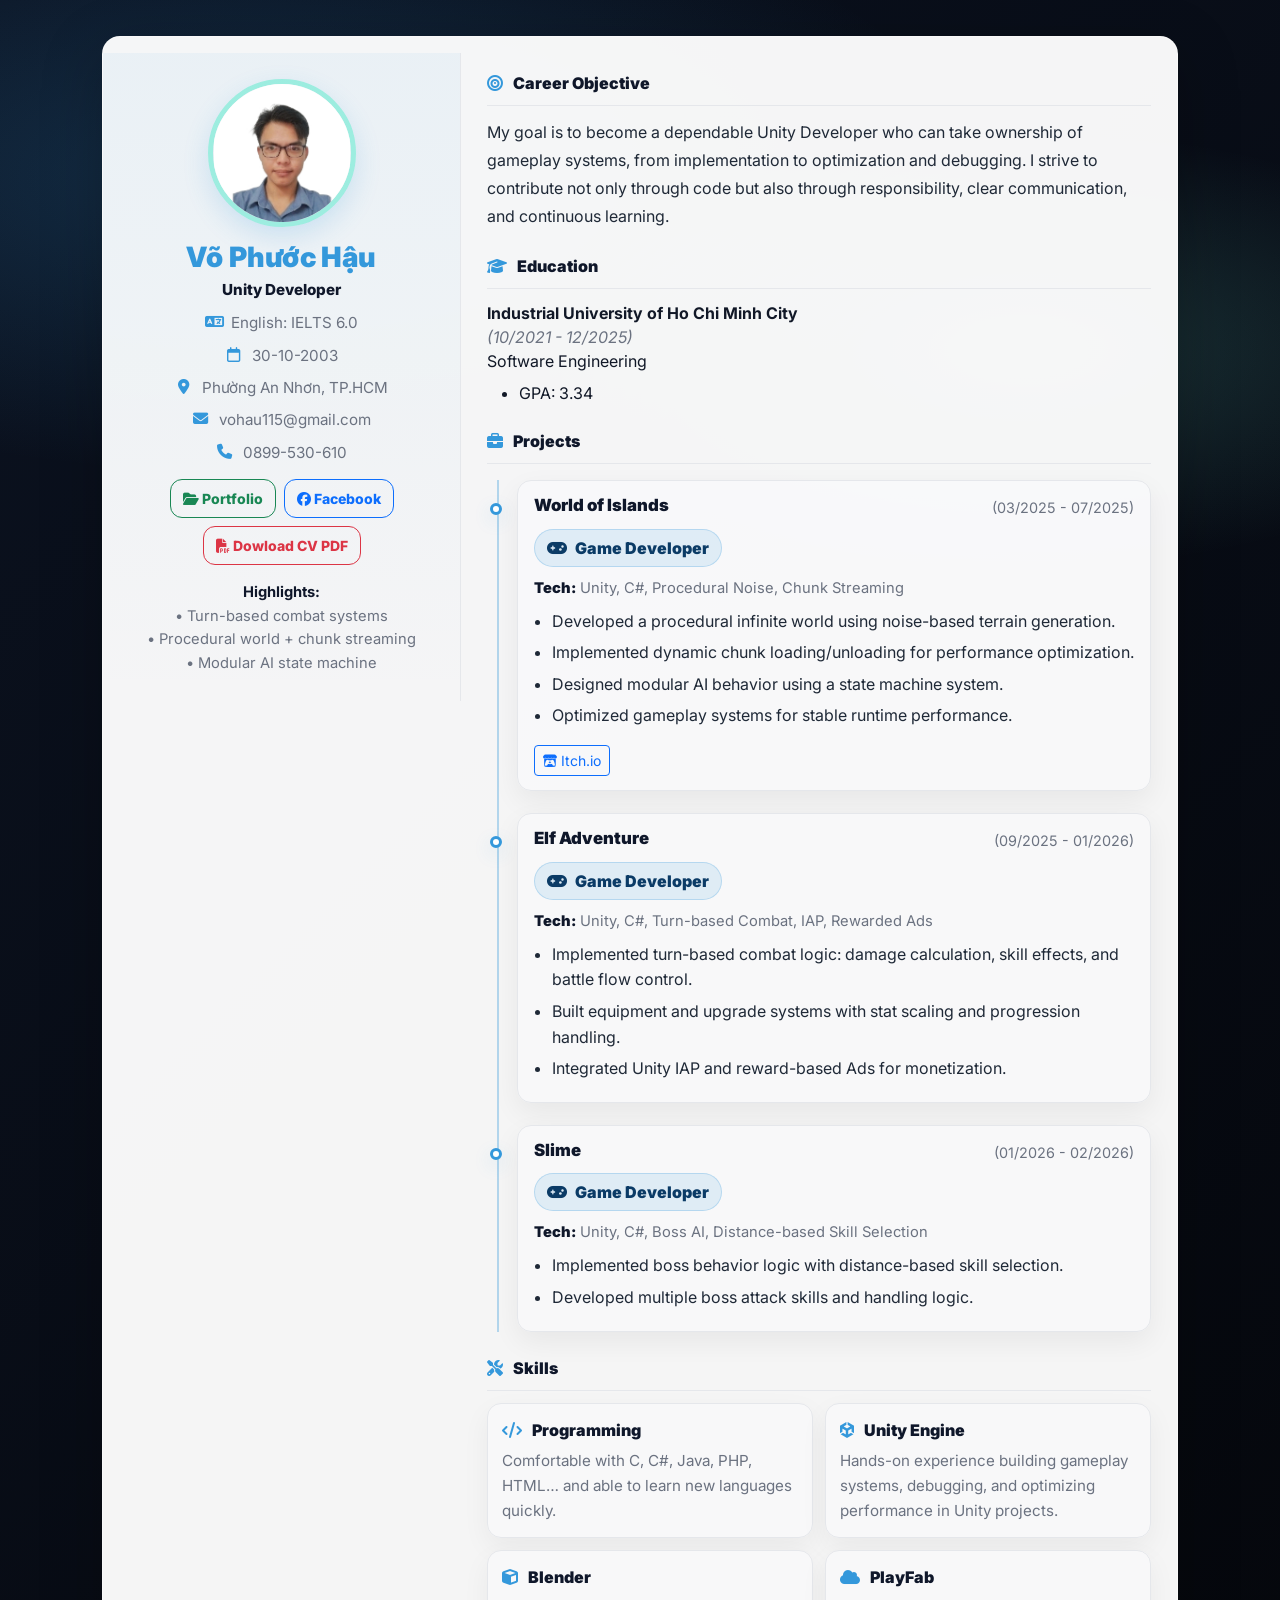
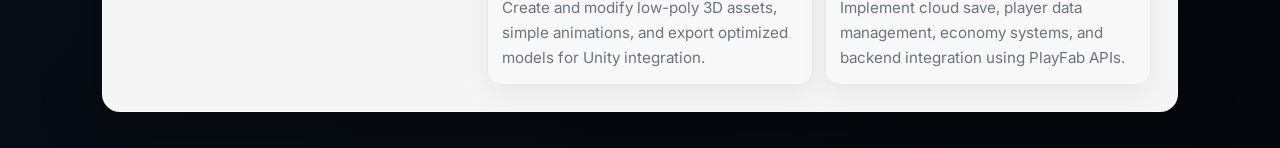
==== index.html @ 2f95ae2f "COMMIT" ====
<!DOCTYPE html>
<html lang="vi">
<head>
  <meta charset="UTF-8" />
  <meta name="viewport" content="width=device-width, initial-scale=1" />
  <title>CV - Võ Phước Hậu</title>

  <!-- Bootstrap -->
  <link href="https://cdn.jsdelivr.net/npm/bootstrap@5.3.3/dist/css/bootstrap.min.css" rel="stylesheet" />

  <!-- Font Awesome -->
  <link rel="stylesheet" href="https://cdnjs.cloudflare.com/ajax/libs/font-awesome/6.4.2/css/all.min.css" />

  <!-- Inter Font -->
  <link rel="preconnect" href="https://fonts.googleapis.com">
  <link rel="preconnect" href="https://fonts.gstatic.com" crossorigin>
  <link href="https://fonts.googleapis.com/css2?family=Inter:wght@400;500;600;700;800&display=swap" rel="stylesheet">

  <style>
    :root{
      --bg1:#0b1220;
      --bg2:#05070c;
      --card:#ffffff;
      --text:#111827;
      --muted:#6b7280;
      --line:#e5e7eb;
      --brand:#3498db;
      --brand2:#74ebd5;
      --dark:#0f172a;
    }

    body{
      background:
        radial-gradient(1200px 500px at 20% 10%, rgba(52,152,219,.22), transparent 60%),
        radial-gradient(900px 400px at 80% 20%, rgba(116,235,213,.18), transparent 55%),
        linear-gradient(135deg, var(--bg1), var(--bg2));
      font-family: 'Inter', sans-serif;
      color: var(--text);
      min-height: 100vh;
    }

    .cv-shell{
      max-width: 1100px;
      margin: 36px auto;
      padding: 0 12px;
    }

    .cv-container{
      background: rgba(255,255,255,0.96);
      border-radius: 18px;
      box-shadow: 0 18px 60px rgba(0,0,0,0.25);
      border: 1px solid rgba(255,255,255,0.35);
      overflow: hidden;
    }

    /* LEFT PANEL */
    .left-panel{
      background: linear-gradient(180deg, rgba(52,152,219,.06), rgba(255,255,255,0));
      border-right: 1px solid var(--line);
      padding: 26px 22px;
      position: sticky;
      top: 16px;
      height: fit-content;
    }

    .profile-img{
      width: 148px;
      height: 148px;
      object-fit: cover;
      border-radius: 999px;
      border: 5px solid rgba(116,235,213,.65);
      box-shadow: 0 10px 26px rgba(52,152,219,0.18);
      margin-bottom: 14px;
    }

    .name{
      font-weight: 900;
      color: var(--brand);
      letter-spacing: .2px;
      margin-bottom: 4px;
    }

    .subtitle{
      color: var(--dark);
      font-weight: 800;
      margin-bottom: 10px;
      font-size: 0.95rem;
    }

    .meta{
      color: var(--muted);
      font-size: .95rem;
      line-height: 1.6;
      margin-bottom: 8px;
      display: flex;
      align-items: flex-start;
      gap: 10px;
      justify-content: center;
    }
    .meta i{
      color: var(--brand);
      margin-top: 3px;
      width: 16px;
      text-align: center;
    }
    .meta a{
      color: inherit;
      text-decoration: none;
    }
    .meta a:hover{
      color: var(--dark);
      text-decoration: underline;
      text-underline-offset: 3px;
    }

    .link-buttons{
      display: flex;
      flex-wrap: wrap;
      justify-content: center;
      gap: 8px;
      margin-top: 14px;
    }
    .link-buttons .btn{
      border-radius: 12px;
      font-weight: 800;
      padding: 8px 12px;
    }

    .right-panel{
      padding: 26px 26px;
    }

    .section-title{
      display:flex;
      align-items:center;
      gap:10px;
      font-weight: 900;
      color: var(--dark);
      margin-top: 8px;
      margin-bottom: 12px;
      padding-bottom: 10px;
      border-bottom: 1px solid var(--line);
    }
    .section-title i{ color: var(--brand); }

    .lead-text{
      color:#1f2937;
      line-height: 1.75;
      margin-bottom: 4px;
    }

    /* PROJECTS */
    .timeline{
      border-left: 2px solid rgba(52,152,219,.35);
      margin-left: 10px;
      padding-left: 18px;
    }

    .timeline-item{
      position: relative;
      margin: 16px 0 22px;
      padding: 14px 16px;
      border: 1px solid var(--line);
      border-radius: 14px;
      background: rgba(249,250,251,.85);
      box-shadow: 0 10px 28px rgba(0,0,0,0.06);
    }

    .timeline-item::before{
      content:'';
      position:absolute;
      left:-28px;
      top: 22px;
      width: 12px;
      height: 12px;
      background: var(--card);
      border: 3px solid var(--brand);
      border-radius: 50%;
      box-shadow: 0 6px 18px rgba(52,152,219,.18);
    }

    .project-head{
      display:flex;
      justify-content: space-between;
      align-items:flex-start;
      gap:12px;
    }

    .project-title{
      font-weight: 900;
      margin:0;
      color: var(--dark);
      font-size: 1.05rem;
    }

    .project-time{
      color: var(--muted);
      font-size: .9rem;
      white-space: nowrap;
      margin-top: 2px;
    }

    .role-badge{
      display:inline-flex;
      align-items:center;
      gap:8px;
      font-weight:900;
      border-radius: 999px;
      padding: 6px 12px;
      background: rgba(52,152,219,.12);
      color:#0b3b66;
      border: 1px solid rgba(52,152,219,.25);
      margin: 10px 0 10px;
    }

    .tech-line{
      color: var(--muted);
      font-size: .92rem;
      margin: 0 0 10px;
    }
    .tech-line b{
      color: var(--dark);
      font-weight: 900;
    }

    .timeline-item ul{
      margin: 0;
      padding-left: 18px;
      color:#1f2937;
    }
    .timeline-item li{
      margin: 6px 0;
      line-height: 1.6;
    }

    /* SKILLS */
    .skills-grid{
      display:grid;
      grid-template-columns: 1fr 1fr;
      gap: 12px;
    }
    .skill-card{
      border: 1px solid var(--line);
      border-radius: 14px;
      padding: 14px 14px;
      background: rgba(249,250,251,.85);
      box-shadow: 0 10px 28px rgba(0,0,0,0.05);
    }
    .skill-title{
      display:flex;
      align-items:center;
      gap:10px;
      font-weight: 900;
      color: var(--dark);
      margin-bottom: 6px;
    }
    .skill-title i{ color: var(--brand); }
    .skill-desc{
      color: var(--muted);
      margin:0;
      line-height: 1.65;
      font-size: .95rem;
    }

    .muted{ color: var(--muted); }

    /* ===== Responsive (Desktop -> Tablet) ===== */
    @media (max-width: 992px){
      .left-panel{
        position: static;
        border-right: none;
        border-bottom: 1px solid rgba(17,24,39,0.10);
      }
      .right-panel{ padding: 22px 18px; }
      .skills-grid{ grid-template-columns: 1fr; }
    }

    /* =========================
       MOBILE: MAKE IT LOOK UNIQUE
       ========================= */
    @media (max-width: 768px){
      .cv-shell{
        margin: 18px auto;
      }

      /* 1) Container becomes more "app-like" */
      .cv-container{
        border-radius: 22px;
      }

      /* 2) Left panel becomes HERO header */
      .left-panel{
        padding: 18px 14px;
        background:
          radial-gradient(700px 220px at 20% 0%, rgba(52,152,219,.20), transparent 60%),
          radial-gradient(520px 180px at 85% 10%, rgba(116,235,213,.16), transparent 55%),
          linear-gradient(135deg, rgba(52,152,219,.08), rgba(255,255,255,0));
      }

      .profile-img{
        width: 112px;
        height: 112px;
        border-width: 4px;
        margin-bottom: 10px;
      }

      .name{
        font-size: 1.35rem;
      }

      /* 3) Timeline turns into stacked cards (no line) */
      .timeline{
        border-left: none;
        margin-left: 0;
        padding-left: 0;
      }
      .timeline-item::before{
        display:none;
      }
      .timeline-item{
        border-radius: 18px;
        padding: 16px 14px;
      }

      /* 4) Section title tighter */
      .section-title{
        margin-bottom: 10px;
        padding-bottom: 8px;
      }
    }
  </style>
</head>

<body>
  <div class="cv-shell">
    <div class="cv-container">
      <div class="row g-0">

        <!-- LEFT -->
        <aside class="col-lg-4 text-center left-panel">
          <img src="img/avt.png" alt="Ảnh cá nhân" class="profile-img" />

          <h3 class="name">Võ Phước Hậu</h3>
          <div class="subtitle">Unity Developer</div>

          <div class="meta">
            <i class="fa-solid fa-language"></i>
            <div>English: IELTS 6.0</div>
          </div>

          <div class="meta">
            <i class="fa-regular fa-calendar"></i>
            <div>30-10-2003</div>
          </div>

          <div class="meta">
            <i class="fa-solid fa-location-dot"></i>
            <div>Phường An Nhơn, TP.HCM</div>
          </div>

          <div class="meta">
            <i class="fa-solid fa-envelope"></i>
            <div><a href="mailto:vohau115@gmail.com">vohau115@gmail.com</a></div>
          </div>

          <div class="meta">
            <i class="fa-solid fa-phone"></i>
            <div><a href="tel:+84899530610">0899-530-610</a></div>
          </div>

          <div class="link-buttons">
            <a href="portfolio.html" class="btn btn-outline-success btn-sm">
              <i class="fa-solid fa-folder-open"></i> Portfolio
            </a>

            <a href="https://www.facebook.com/VoPhuocHau3010032003" target="_blank" rel="noopener"
               class="btn btn-outline-primary btn-sm">
              <i class="fa-brands fa-facebook"></i> Facebook
            </a>

            <a href="CV_VoPhuocHau.pdf" class="btn btn-outline-danger btn-sm" download>
              <i class="fa-solid fa-file-pdf"></i> Dowload CV PDF
            </a>
          </div>

          <div class="mt-3 muted" style="font-size:.92rem; line-height:1.6;">
            <b style="color:var(--dark);">Highlights:</b>
            <div>• Turn-based combat systems</div>
            <div>• Procedural world + chunk streaming</div>
            <div>• Modular AI state machine</div>
          </div>
        </aside>

        <!-- RIGHT -->
        <main class="col-lg-8 right-panel">

          <!-- Career Objective -->
          <section>
            <div class="section-title">
              <i class="fa-solid fa-bullseye"></i> Career Objective
            </div>
            <p class="lead-text">
              My goal is to become a dependable Unity Developer who can take ownership of gameplay systems,
              from implementation to optimization and debugging. I strive to contribute not only through code
              but also through responsibility, clear communication, and continuous learning.
            </p>
          </section>

          <!-- Education -->
          <section class="mt-4">
            <div class="section-title">
              <i class="fa-solid fa-graduation-cap"></i> Education
            </div>
            <p class="mb-2">
              <b>Industrial University of Ho Chi Minh City</b><br>
              <span class="muted"><i>(10/2021 - 12/2025)</i></span><br>
              Software Engineering
            </p>
            <ul class="mb-0">
              <li>GPA: 3.34</li>
            </ul>
          </section>

          <!-- Projects -->
          <section class="mt-4">
            <div class="section-title">
              <i class="fa-solid fa-briefcase"></i> Projects
            </div>

            <div class="timeline">

              <!-- World of Islands -->
              <div class="timeline-item">
                <div class="project-head">
                  <h5 class="project-title">World of Islands</h5>
                  <div class="project-time">(03/2025 - 07/2025)</div>
                </div>

                <div class="role-badge">
                  <i class="fa-solid fa-gamepad"></i> Game Developer
                </div>

                <p class="tech-line">
                  <b>Tech:</b> Unity, C#, Procedural Noise, Chunk Streaming
                </p>

                <ul>
                  <li>Developed a procedural infinite world using noise-based terrain generation.</li>
                  <li>Implemented dynamic chunk loading/unloading for performance optimization.</li>
                  <li>Designed modular AI behavior using a state machine system.</li>
                  <li>Optimized gameplay systems for stable runtime performance.</li>
                </ul>

                <div class="mt-3">
                  <a href="https://uyi981.itch.io/world-of-islands" target="_blank" rel="noopener"
                     class="btn btn-outline-primary btn-sm">
                    <i class="fa-brands fa-itch-io"></i> Itch.io
                  </a>
                </div>
              </div>

              <!-- Elf Adventure -->
              <div class="timeline-item">
                <div class="project-head">
                  <h5 class="project-title">Elf Adventure</h5>
                  <div class="project-time">(09/2025 - 01/2026)</div>
                </div>

                <div class="role-badge">
                  <i class="fa-solid fa-gamepad"></i> Game Developer
                </div>

                <p class="tech-line">
                  <b>Tech:</b> Unity, C#, Turn-based Combat, IAP, Rewarded Ads
                </p>

                <ul>
                  <li>Implemented turn-based combat logic: damage calculation, skill effects, and battle flow control.</li>
                  <li>Built equipment and upgrade systems with stat scaling and progression handling.</li>
                  <li>Integrated Unity IAP and reward-based Ads for monetization.</li>
                </ul>
              </div>

              <!-- Slime -->
              <div class="timeline-item">
                <div class="project-head">
                  <h5 class="project-title">Slime</h5>
                  <div class="project-time">(01/2026 - 02/2026)</div>
                </div>

                <div class="role-badge">
                  <i class="fa-solid fa-gamepad"></i> Game Developer
                </div>

                <p class="tech-line">
                  <b>Tech:</b> Unity, C#, Boss AI, Distance-based Skill Selection
                </p>

                <ul>
                  <li>Implemented boss behavior logic with distance-based skill selection.</li>
                  <li>Developed multiple boss attack skills and handling logic.</li>
                </ul>
              </div>

            </div>
          </section>

          <!-- Skills -->
          <section class="mt-4">
            <div class="section-title">
              <i class="fa-solid fa-screwdriver-wrench"></i> Skills
            </div>

            <div class="skills-grid">
              <div class="skill-card">
                <div class="skill-title"><i class="fa-solid fa-code"></i> Programming</div>
                <p class="skill-desc">
                  Comfortable with C, C#, Java, PHP, HTML… and able to learn new languages quickly.
                </p>
              </div>

              <div class="skill-card">
                <div class="skill-title"><i class="fa-brands fa-unity"></i> Unity Engine</div>
                <p class="skill-desc">
                  Hands-on experience building gameplay systems, debugging, and optimizing performance in Unity projects.
                </p>
              </div>

              <div class="skill-card">
                <div class="skill-title"><i class="fa-solid fa-cube"></i> Blender</div>
                <p class="skill-desc">
                  Create and modify low-poly 3D assets, simple animations, and export optimized models for Unity integration.
                </p>
              </div>

              <div class="skill-card">
                <div class="skill-title"><i class="fa-solid fa-cloud"></i> PlayFab</div>
                <p class="skill-desc">
                  Implement cloud save, player data management, economy systems, and backend integration using PlayFab APIs.
                </p>
              </div>
            </div>
          </section>

        </main>
      </div>
    </div>
  </div>

  <script src="https://cdn.jsdelivr.net/npm/bootstrap@5.3.3/dist/js/bootstrap.bundle.min.js"></script>
</body>
</html>
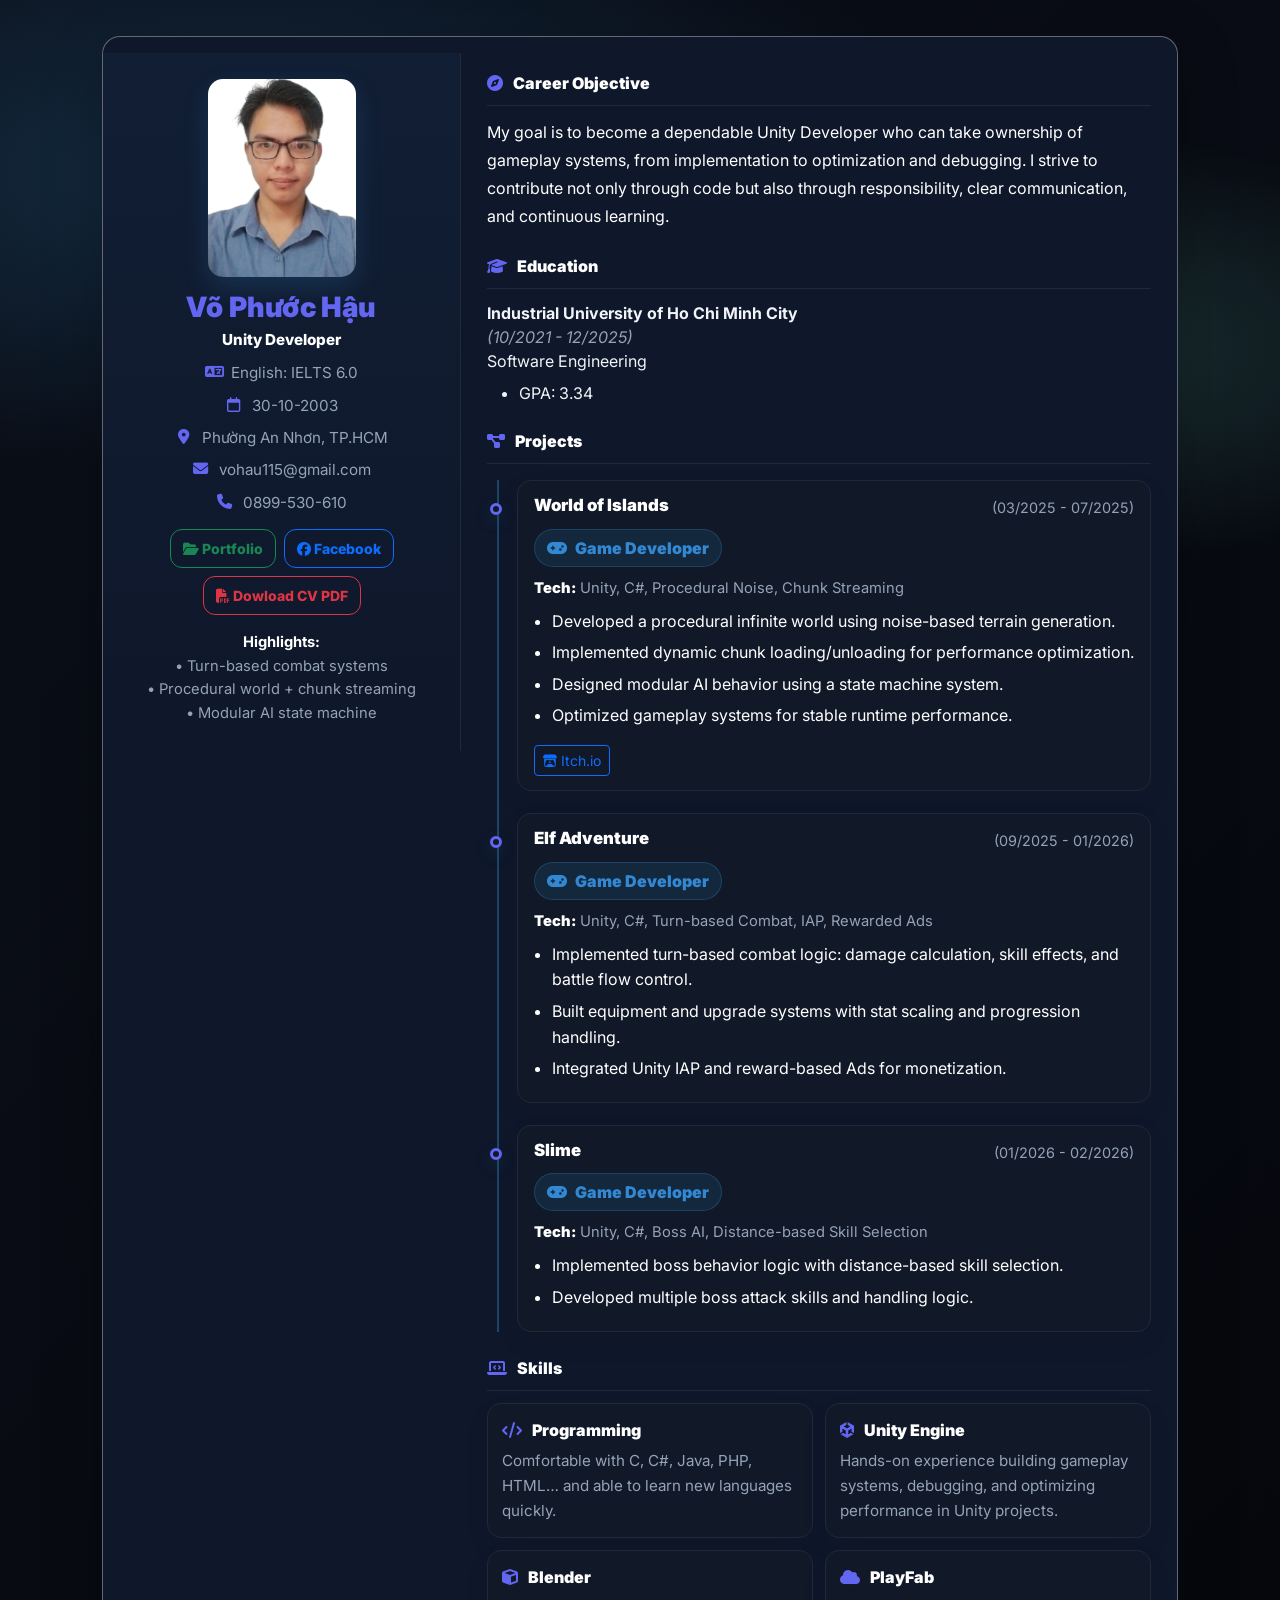
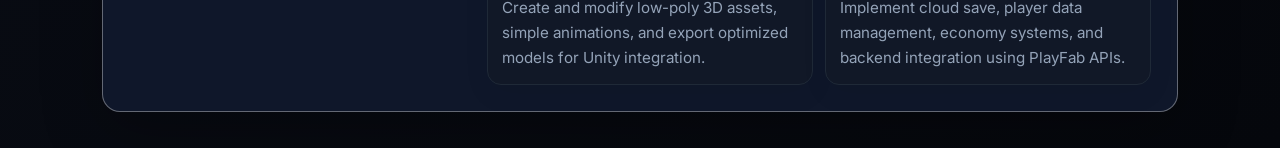
==== commit c92a4a8b: "commit" ====
--- a/index.html
+++ b/index.html
@@ -17,17 +17,19 @@
   <link href="https://fonts.googleapis.com/css2?family=Inter:wght@400;500;600;700;800&display=swap" rel="stylesheet">
 
   <style>
-    :root{
-      --bg1:#0b1220;
-      --bg2:#05070c;
-      --card:#ffffff;
-      --text:#111827;
-      --muted:#6b7280;
-      --line:#e5e7eb;
-      --brand:#3498db;
-      --brand2:#74ebd5;
-      --dark:#0f172a;
-    }
+:root{
+  --bg1:#0b0f19;
+  --bg2:#05070c;
+
+  --card:#111827;
+  --text:#f1f5f9;
+  --muted:#94a3b8;
+  --line:#1f2937;
+
+  --brand:#6366f1;      /* Indigo nhẹ */
+  --brand2:#8b5cf6;     /* Purple accent */
+  --dark:#ffffff;
+}
 
     body{
       background:
@@ -46,7 +48,7 @@
     }
 
     .cv-container{
-      background: rgba(255,255,255,0.96);
+     background: #0f172a;
       border-radius: 18px;
       box-shadow: 0 18px 60px rgba(0,0,0,0.25);
       border: 1px solid rgba(255,255,255,0.35);
@@ -65,12 +67,13 @@
 
     .profile-img{
       width: 148px;
-      height: 148px;
+      height: 198px;
       object-fit: cover;
-      border-radius: 999px;
-      border: 5px solid rgba(116,235,213,.65);
       box-shadow: 0 10px 26px rgba(52,152,219,0.18);
       margin-bottom: 14px;
+      border-radius: 15px;
+      border-width: 15px;
+      border-color: #6366f1;
     }
 
     .name{
@@ -144,7 +147,7 @@
     .section-title i{ color: var(--brand); }
 
     .lead-text{
-      color:#1f2937;
+      color:#ffffff;
       line-height: 1.75;
       margin-bottom: 4px;
     }
@@ -162,7 +165,8 @@
       padding: 14px 16px;
       border: 1px solid var(--line);
       border-radius: 14px;
-      background: rgba(249,250,251,.85);
+    background: #111827;
+border: 1px solid #1f2937;
       box-shadow: 0 10px 28px rgba(0,0,0,0.06);
     }
 
@@ -208,7 +212,7 @@
       border-radius: 999px;
       padding: 6px 12px;
       background: rgba(52,152,219,.12);
-      color:#0b3b66;
+      color:#3288d3;
       border: 1px solid rgba(52,152,219,.25);
       margin: 10px 0 10px;
     }
@@ -226,7 +230,7 @@
     .timeline-item ul{
       margin: 0;
       padding-left: 18px;
-      color:#1f2937;
+      color:#ffffff;
     }
     .timeline-item li{
       margin: 6px 0;
@@ -243,7 +247,8 @@
       border: 1px solid var(--line);
       border-radius: 14px;
       padding: 14px 14px;
-      background: rgba(249,250,251,.85);
+     background: #111827;
+border: 1px solid #1f2937;
       box-shadow: 0 10px 28px rgba(0,0,0,0.05);
     }
     .skill-title{
@@ -397,7 +402,7 @@
           <!-- Career Objective -->
           <section>
             <div class="section-title">
-              <i class="fa-solid fa-bullseye"></i> Career Objective
+            <i class="fa-solid fa-compass"></i> Career Objective
             </div>
             <p class="lead-text">
               My goal is to become a dependable Unity Developer who can take ownership of gameplay systems,
@@ -424,7 +429,7 @@
           <!-- Projects -->
           <section class="mt-4">
             <div class="section-title">
-              <i class="fa-solid fa-briefcase"></i> Projects
+             <i class="fa-solid fa-diagram-project"></i> Projects
             </div>
 
             <div class="timeline">
@@ -508,7 +513,7 @@
           <!-- Skills -->
           <section class="mt-4">
             <div class="section-title">
-              <i class="fa-solid fa-screwdriver-wrench"></i> Skills
+             <i class="fa-solid fa-laptop-code"></i> Skills
             </div>
 
             <div class="skills-grid">
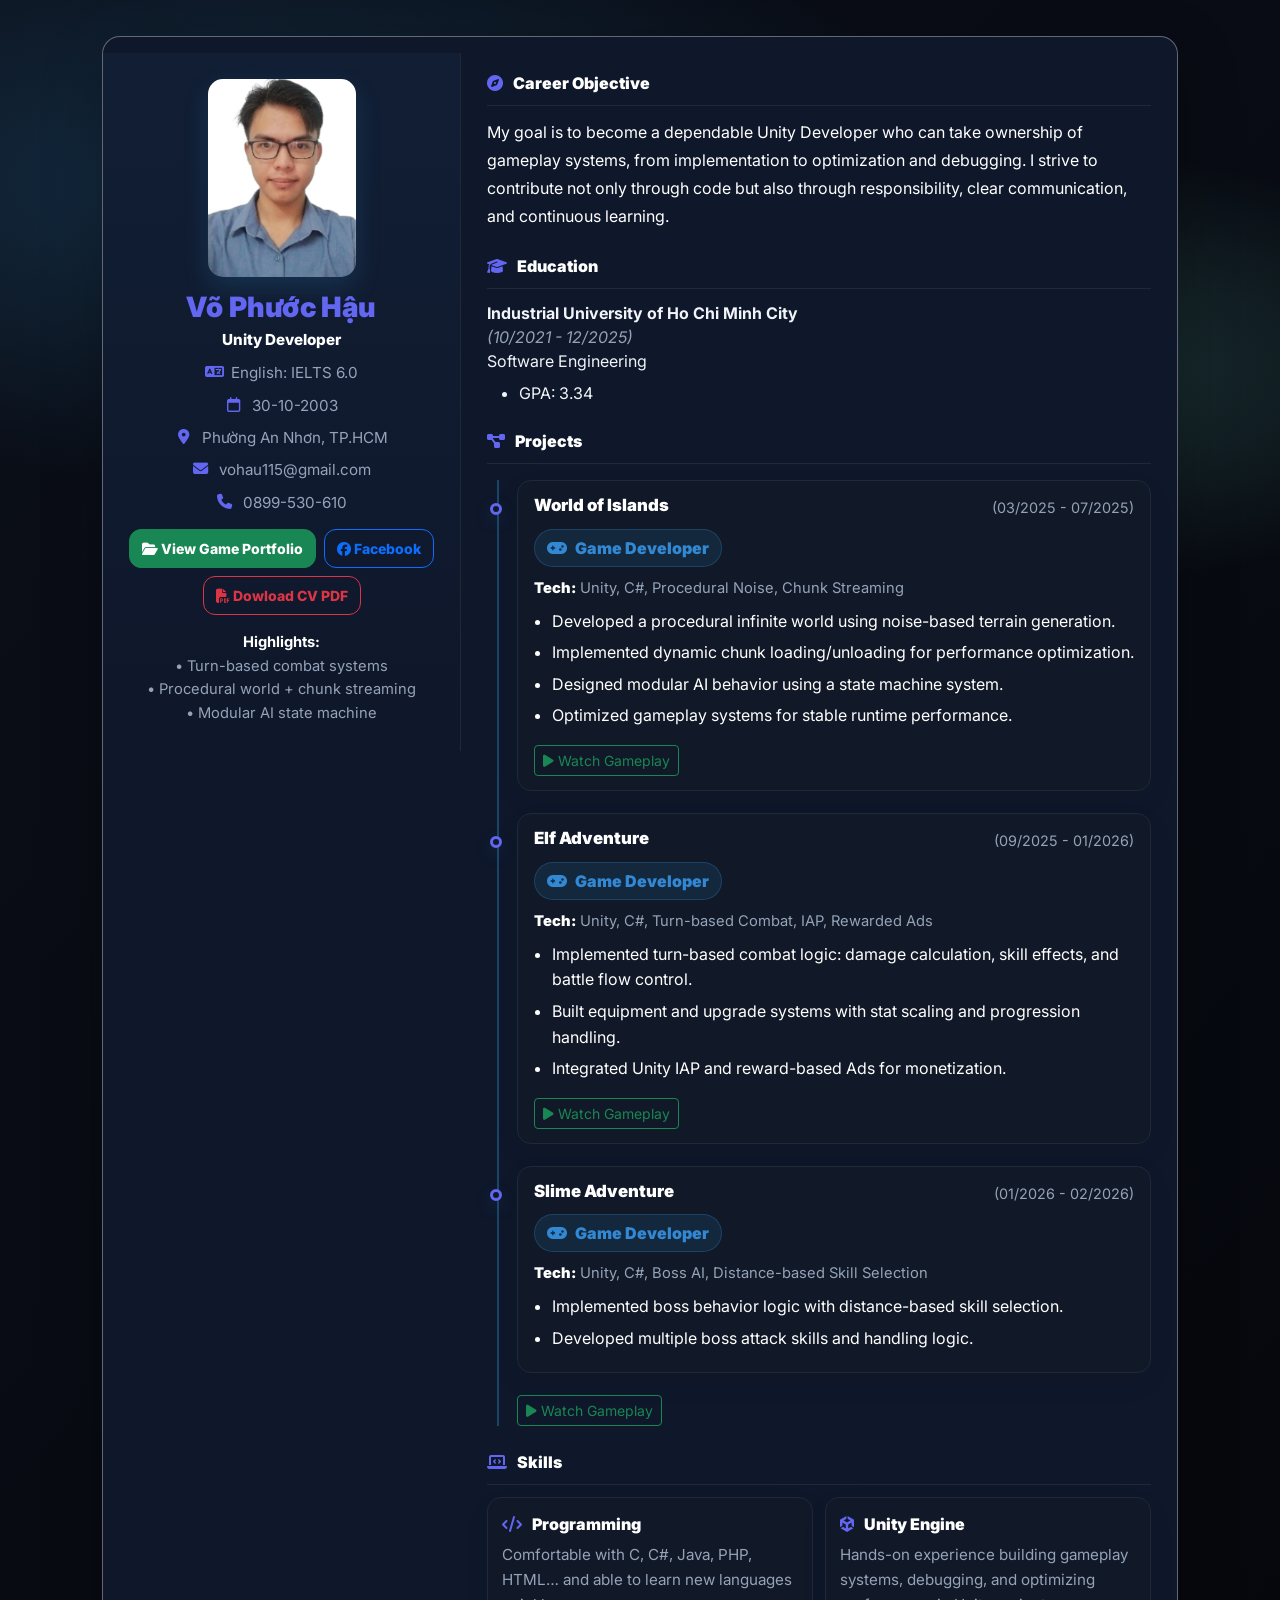
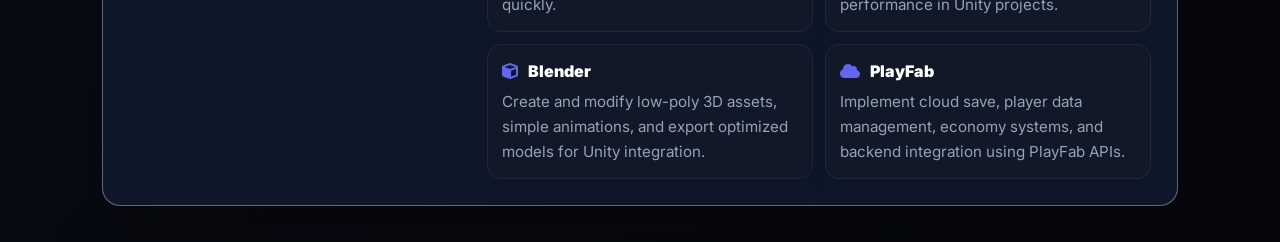
==== commit f39b6cff: "commit" ====
--- a/index.html
+++ b/index.html
@@ -374,9 +374,10 @@
           </div>
 
           <div class="link-buttons">
-            <a href="portfolio.html" class="btn btn-outline-success btn-sm">
-              <i class="fa-solid fa-folder-open"></i> Portfolio
-            </a>
+          <a href="portfolio.html" 
+   class="btn btn-success btn-sm portfolio-btn">
+  <i class="fa-solid fa-folder-open"></i> View Game Portfolio
+</a>
 
             <a href="https://www.facebook.com/VoPhuocHau3010032003" target="_blank" rel="noopener"
                class="btn btn-outline-primary btn-sm">
@@ -457,10 +458,10 @@
                 </ul>
 
                 <div class="mt-3">
-                  <a href="https://uyi981.itch.io/world-of-islands" target="_blank" rel="noopener"
-                     class="btn btn-outline-primary btn-sm">
-                    <i class="fa-brands fa-itch-io"></i> Itch.io
-                  </a>
+                    <a href="portfolio.html#world-of-islands"
+     class="btn btn-outline-success btn-sm">
+     <i class="fa-solid fa-play"></i> Watch Gameplay
+  </a>
                 </div>
               </div>
 
@@ -484,12 +485,19 @@
                   <li>Built equipment and upgrade systems with stat scaling and progression handling.</li>
                   <li>Integrated Unity IAP and reward-based Ads for monetization.</li>
                 </ul>
+                
+                <div class="mt-3">
+                    <a href="portfolio.html#elf-adventure"
+     class="btn btn-outline-success btn-sm">
+     <i class="fa-solid fa-play"></i> Watch Gameplay
+  </a>
+                </div>
               </div>
 
               <!-- Slime -->
               <div class="timeline-item">
                 <div class="project-head">
-                  <h5 class="project-title">Slime</h5>
+                  <h5 class="project-title">Slime Adventure</h5>
                   <div class="project-time">(01/2026 - 02/2026)</div>
                 </div>
 
@@ -507,6 +515,12 @@
                 </ul>
               </div>
 
+                <div class="mt-3">
+                    <a href="portfolio.html#slime-roguelike"
+     class="btn btn-outline-success btn-sm">
+     <i class="fa-solid fa-play"></i> Watch Gameplay
+  </a>
+                </div>
             </div>
           </section>
 
@@ -544,6 +558,7 @@
                   Implement cloud save, player data management, economy systems, and backend integration using PlayFab APIs.
                 </p>
               </div>
+              
             </div>
           </section>
 
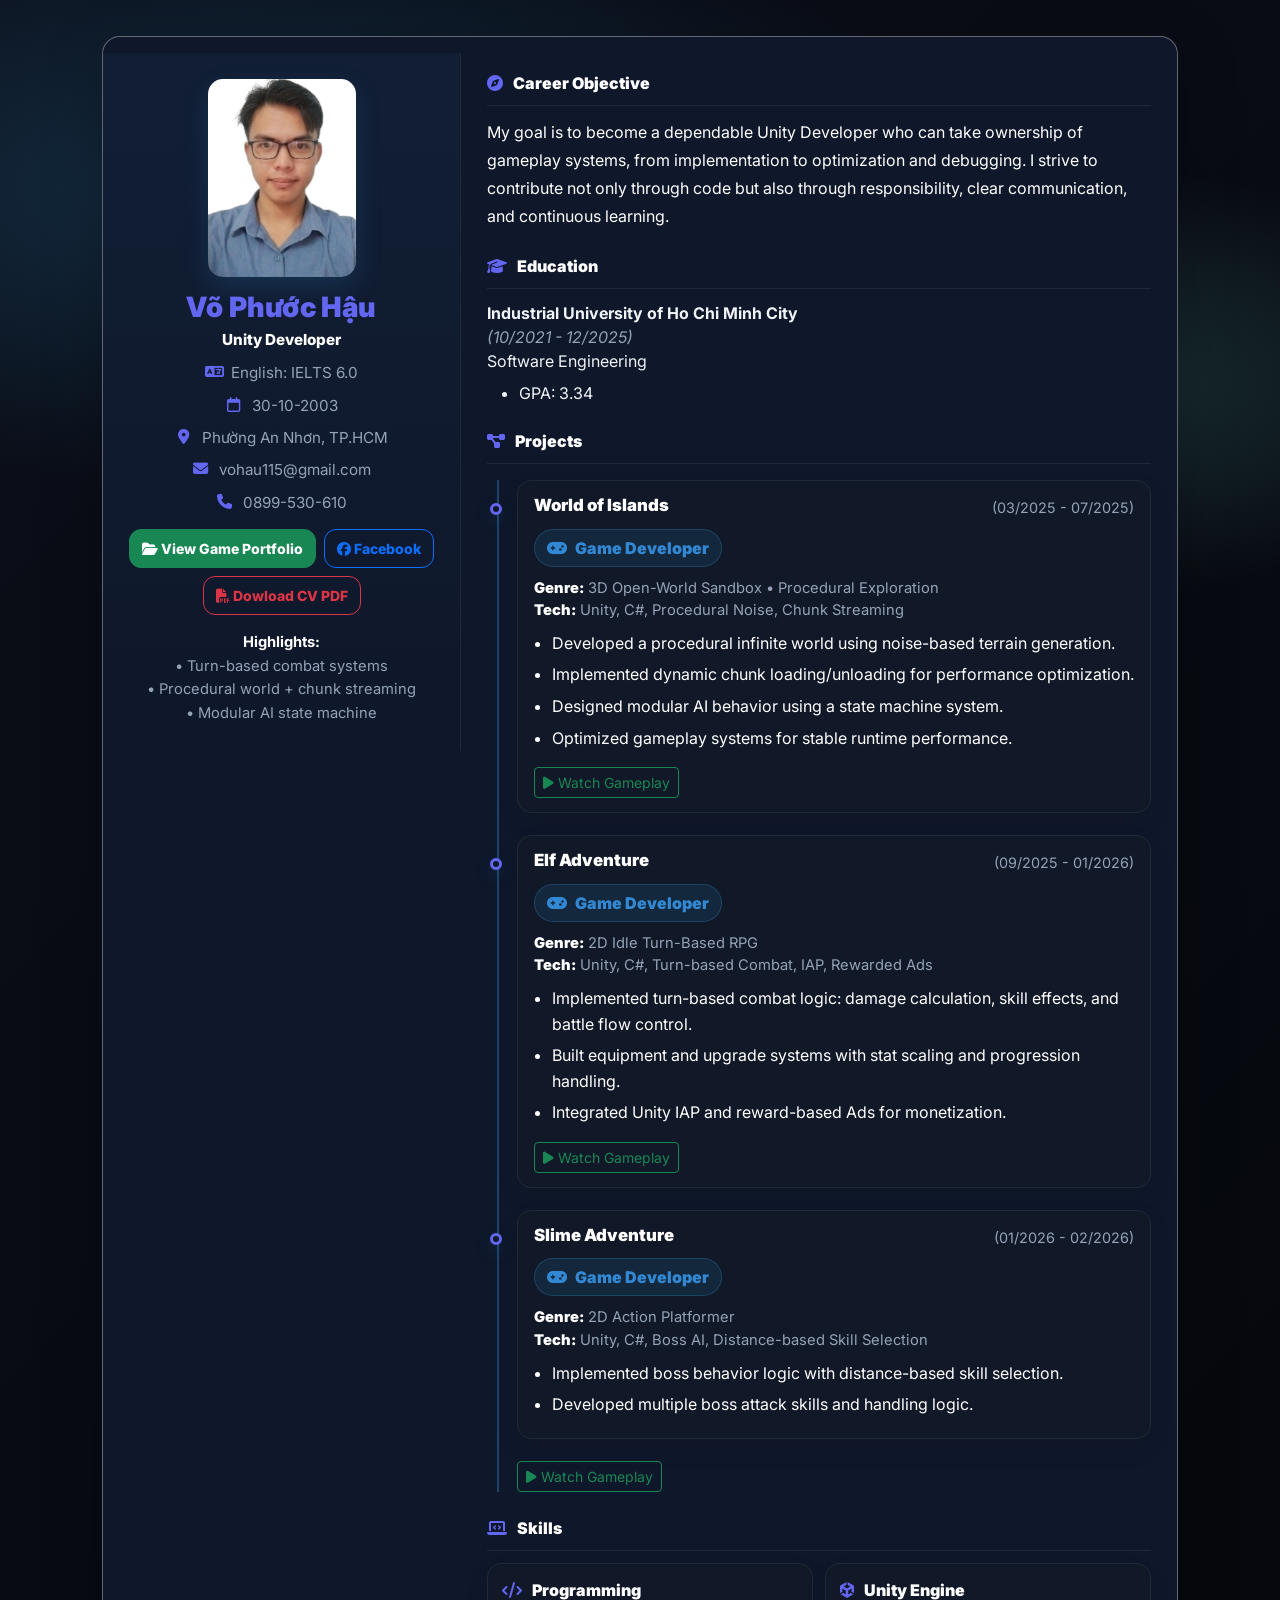
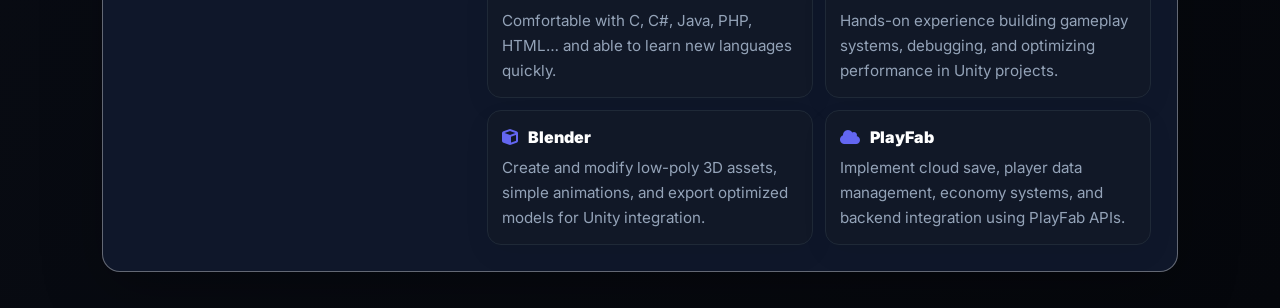
==== commit 3dd3a23e: "Update index.html" ====
--- a/index.html
+++ b/index.html
@@ -446,9 +446,10 @@
                   <i class="fa-solid fa-gamepad"></i> Game Developer
                 </div>
 
-                <p class="tech-line">
-                  <b>Tech:</b> Unity, C#, Procedural Noise, Chunk Streaming
-                </p>
+               <p class="tech-line">
+  <b>Genre:</b> 3D Open-World Sandbox • Procedural Exploration <br>
+  <b>Tech:</b> Unity, C#, Procedural Noise, Chunk Streaming
+</p>
 
                 <ul>
                   <li>Developed a procedural infinite world using noise-based terrain generation.</li>
@@ -476,9 +477,10 @@
                   <i class="fa-solid fa-gamepad"></i> Game Developer
                 </div>
 
-                <p class="tech-line">
-                  <b>Tech:</b> Unity, C#, Turn-based Combat, IAP, Rewarded Ads
-                </p>
+               <p class="tech-line">
+  <b>Genre:</b> 2D Idle Turn-Based RPG <br>
+  <b>Tech:</b> Unity, C#, Turn-based Combat, IAP, Rewarded Ads
+</p>
 
                 <ul>
                   <li>Implemented turn-based combat logic: damage calculation, skill effects, and battle flow control.</li>
@@ -505,9 +507,10 @@
                   <i class="fa-solid fa-gamepad"></i> Game Developer
                 </div>
 
-                <p class="tech-line">
-                  <b>Tech:</b> Unity, C#, Boss AI, Distance-based Skill Selection
-                </p>
+            <p class="tech-line">
+  <b>Genre:</b> 2D Action Platformer <br>
+  <b>Tech:</b> Unity, C#, Boss AI, Distance-based Skill Selection
+</p>
 
                 <ul>
                   <li>Implemented boss behavior logic with distance-based skill selection.</li>
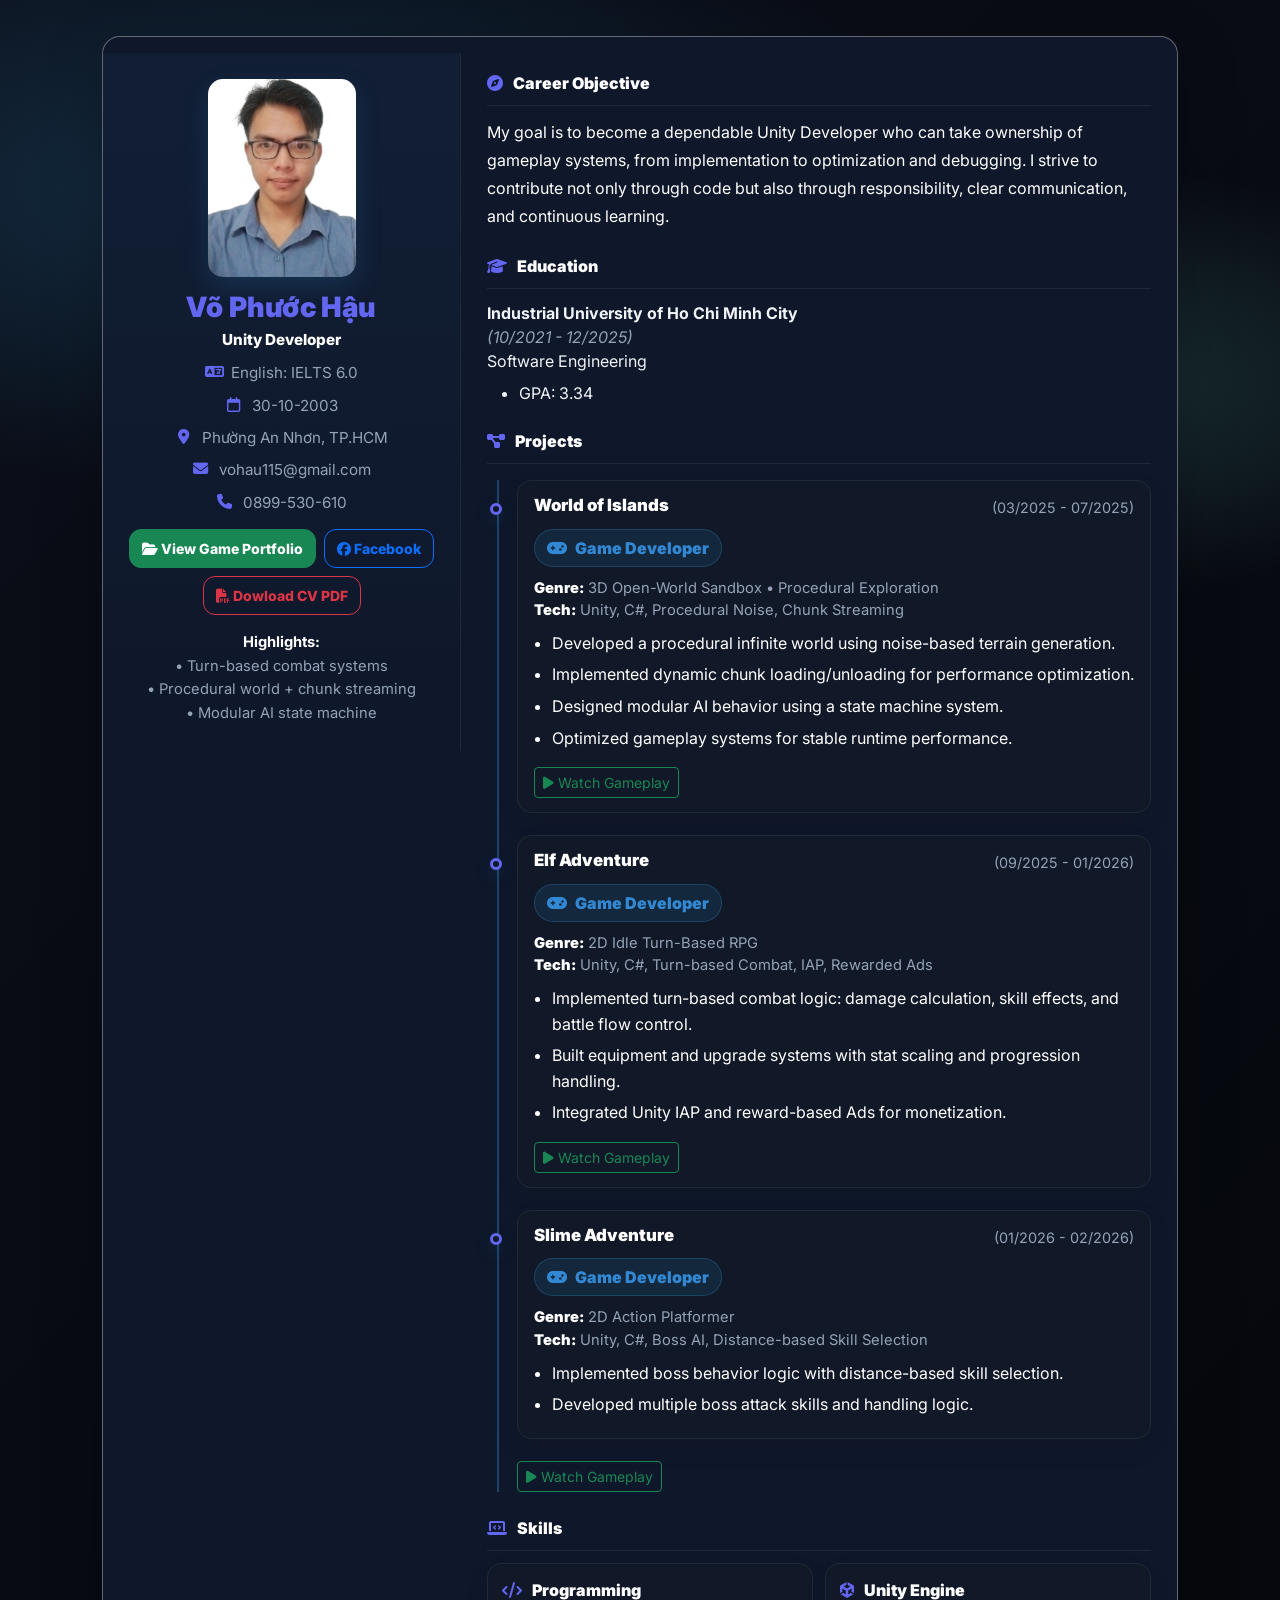
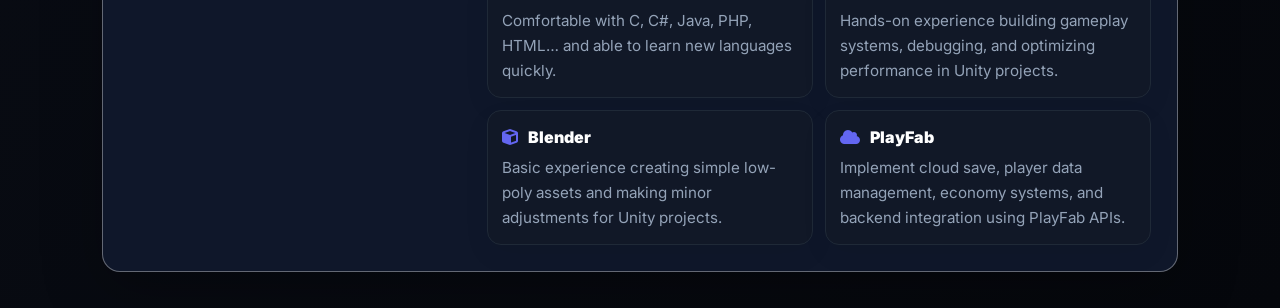
==== commit e90f73af: "Update index.html" ====
--- a/index.html
+++ b/index.html
@@ -551,7 +551,7 @@
               <div class="skill-card">
                 <div class="skill-title"><i class="fa-solid fa-cube"></i> Blender</div>
                 <p class="skill-desc">
-                  Create and modify low-poly 3D assets, simple animations, and export optimized models for Unity integration.
+                  Basic experience creating simple low-poly assets and making minor adjustments for Unity projects.
                 </p>
               </div>
 
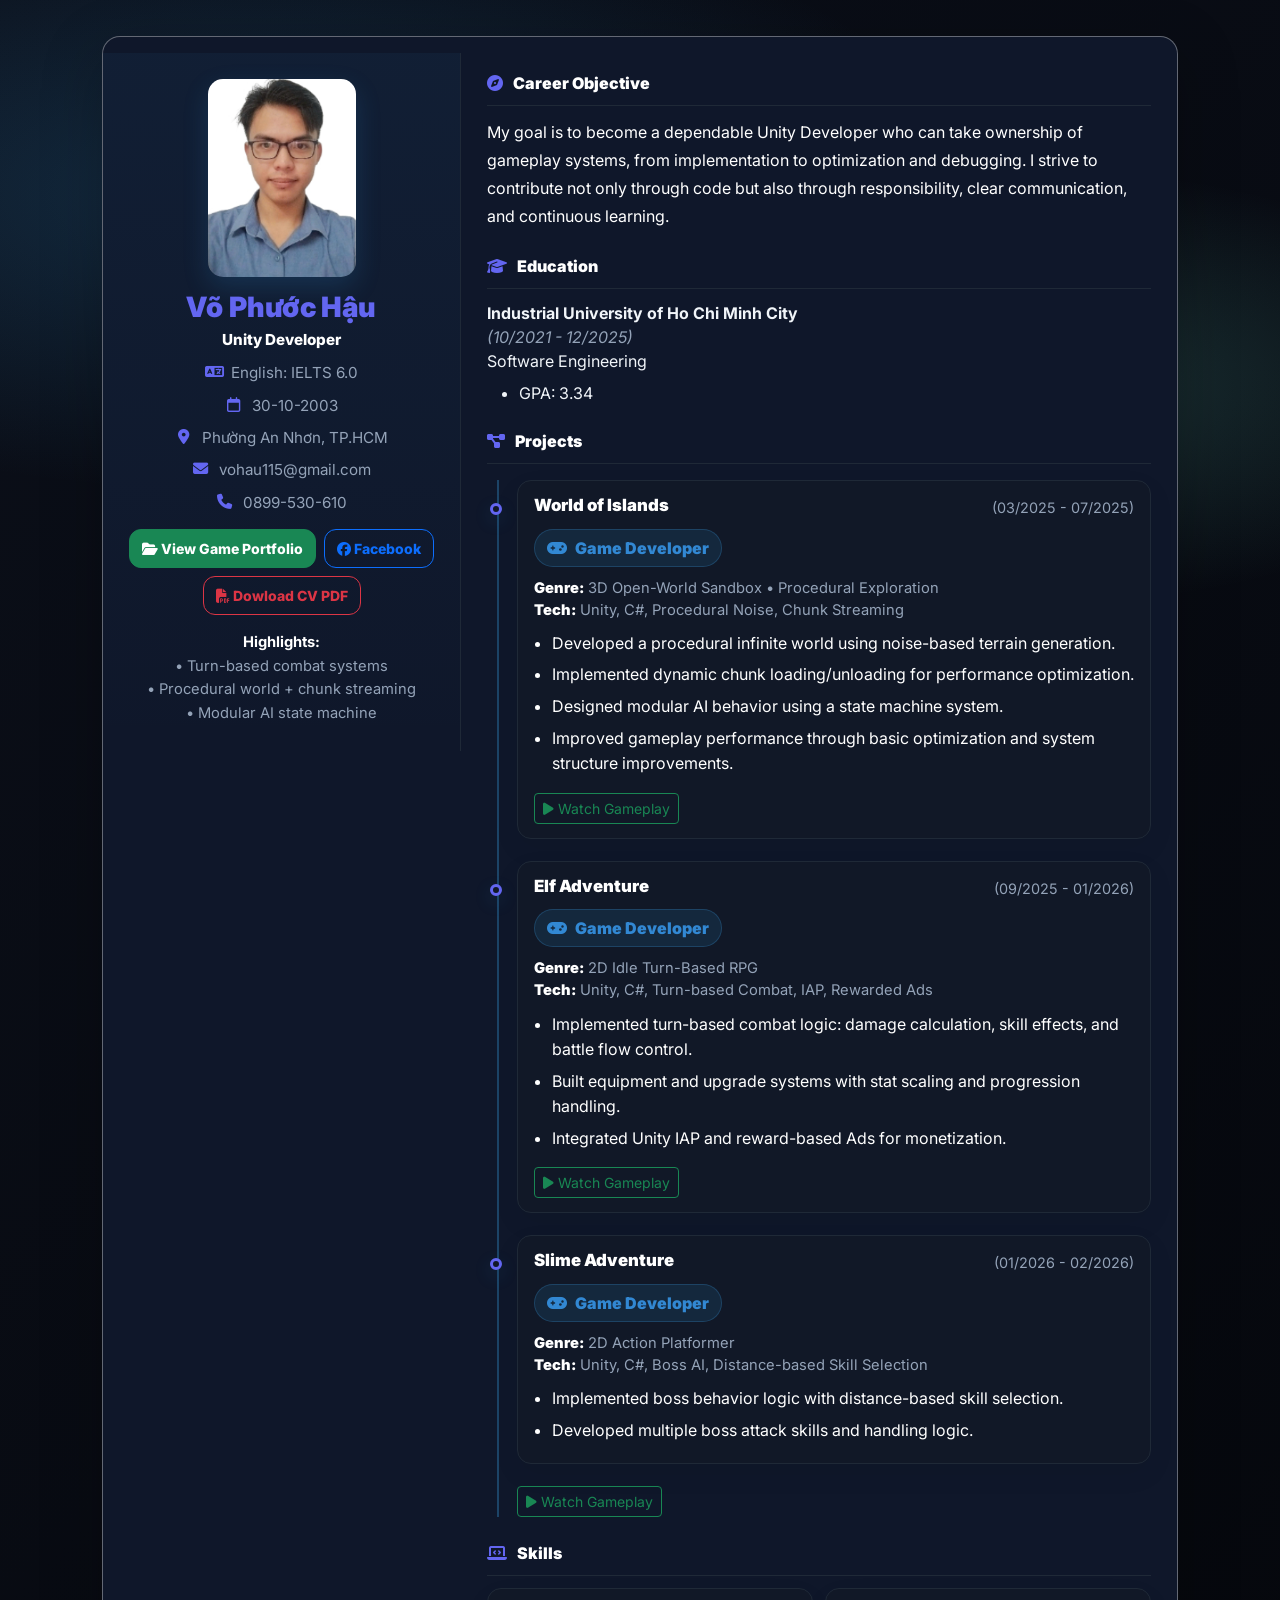
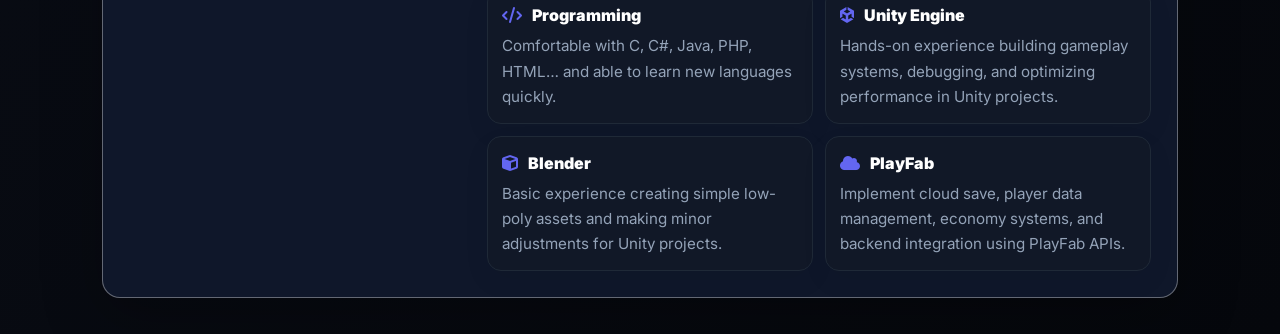
==== commit cf1cbae5: "m" ====
--- a/index.html
+++ b/index.html
@@ -455,7 +455,7 @@
                   <li>Developed a procedural infinite world using noise-based terrain generation.</li>
                   <li>Implemented dynamic chunk loading/unloading for performance optimization.</li>
                   <li>Designed modular AI behavior using a state machine system.</li>
-                  <li>Optimized gameplay systems for stable runtime performance.</li>
+                  <li>Improved gameplay performance through basic optimization and system structure improvements.</li>
                 </ul>
 
                 <div class="mt-3">
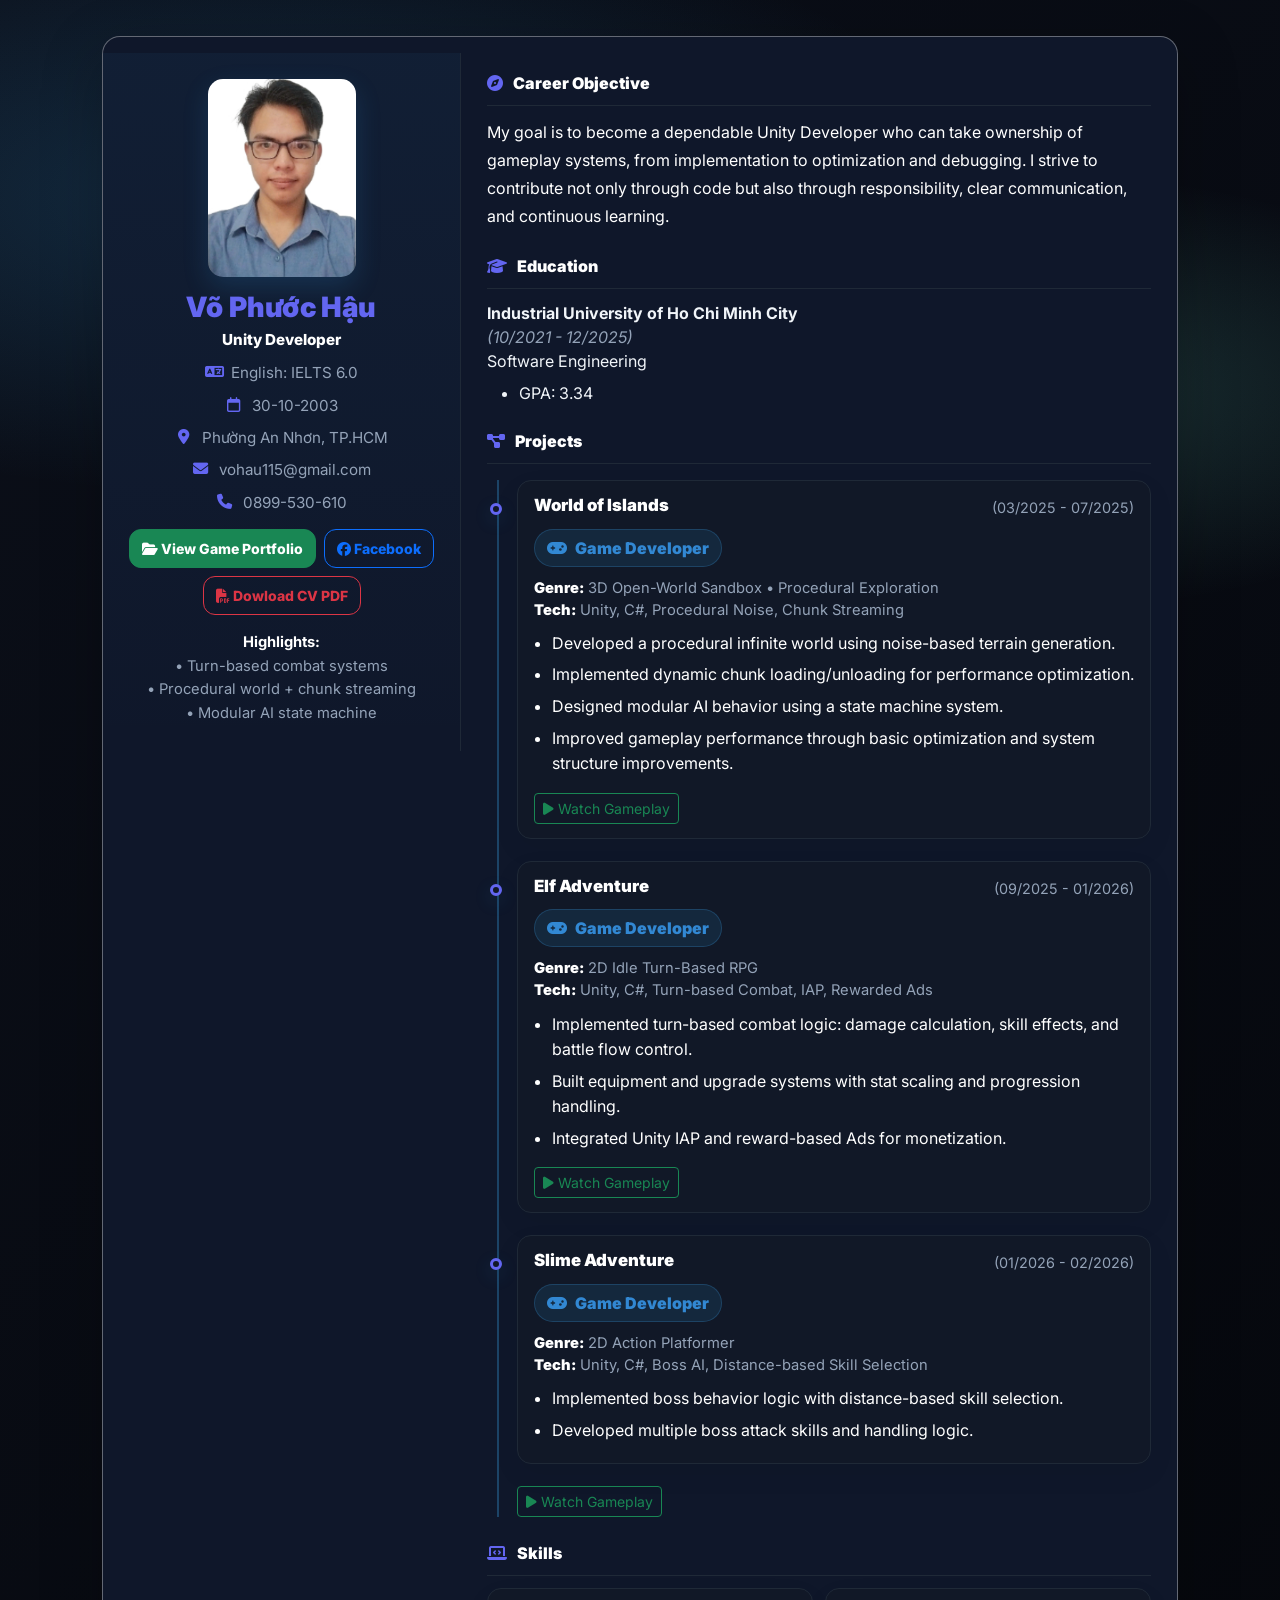
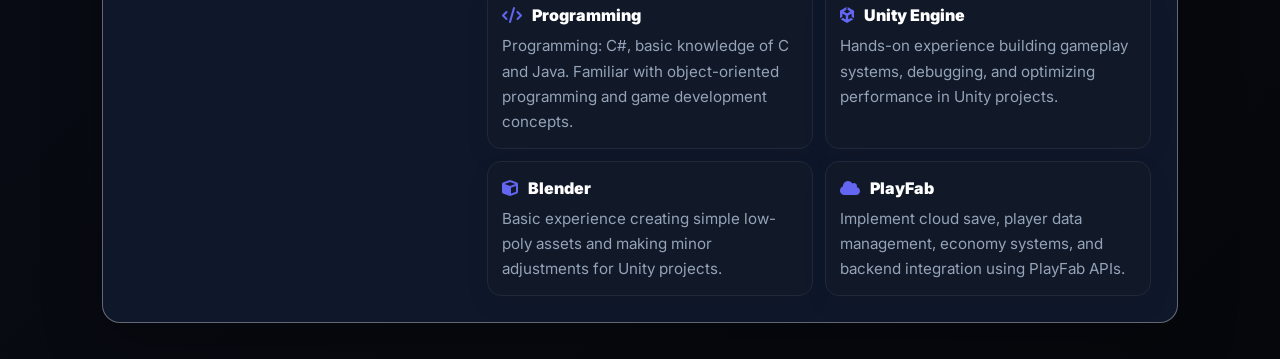
==== commit 8d6d3e73: "a" ====
--- a/index.html
+++ b/index.html
@@ -537,7 +537,7 @@
               <div class="skill-card">
                 <div class="skill-title"><i class="fa-solid fa-code"></i> Programming</div>
                 <p class="skill-desc">
-                  Comfortable with C, C#, Java, PHP, HTML… and able to learn new languages quickly.
+                  Programming: C#, basic knowledge of C and Java. Familiar with object-oriented programming and game development concepts.
                 </p>
               </div>
 
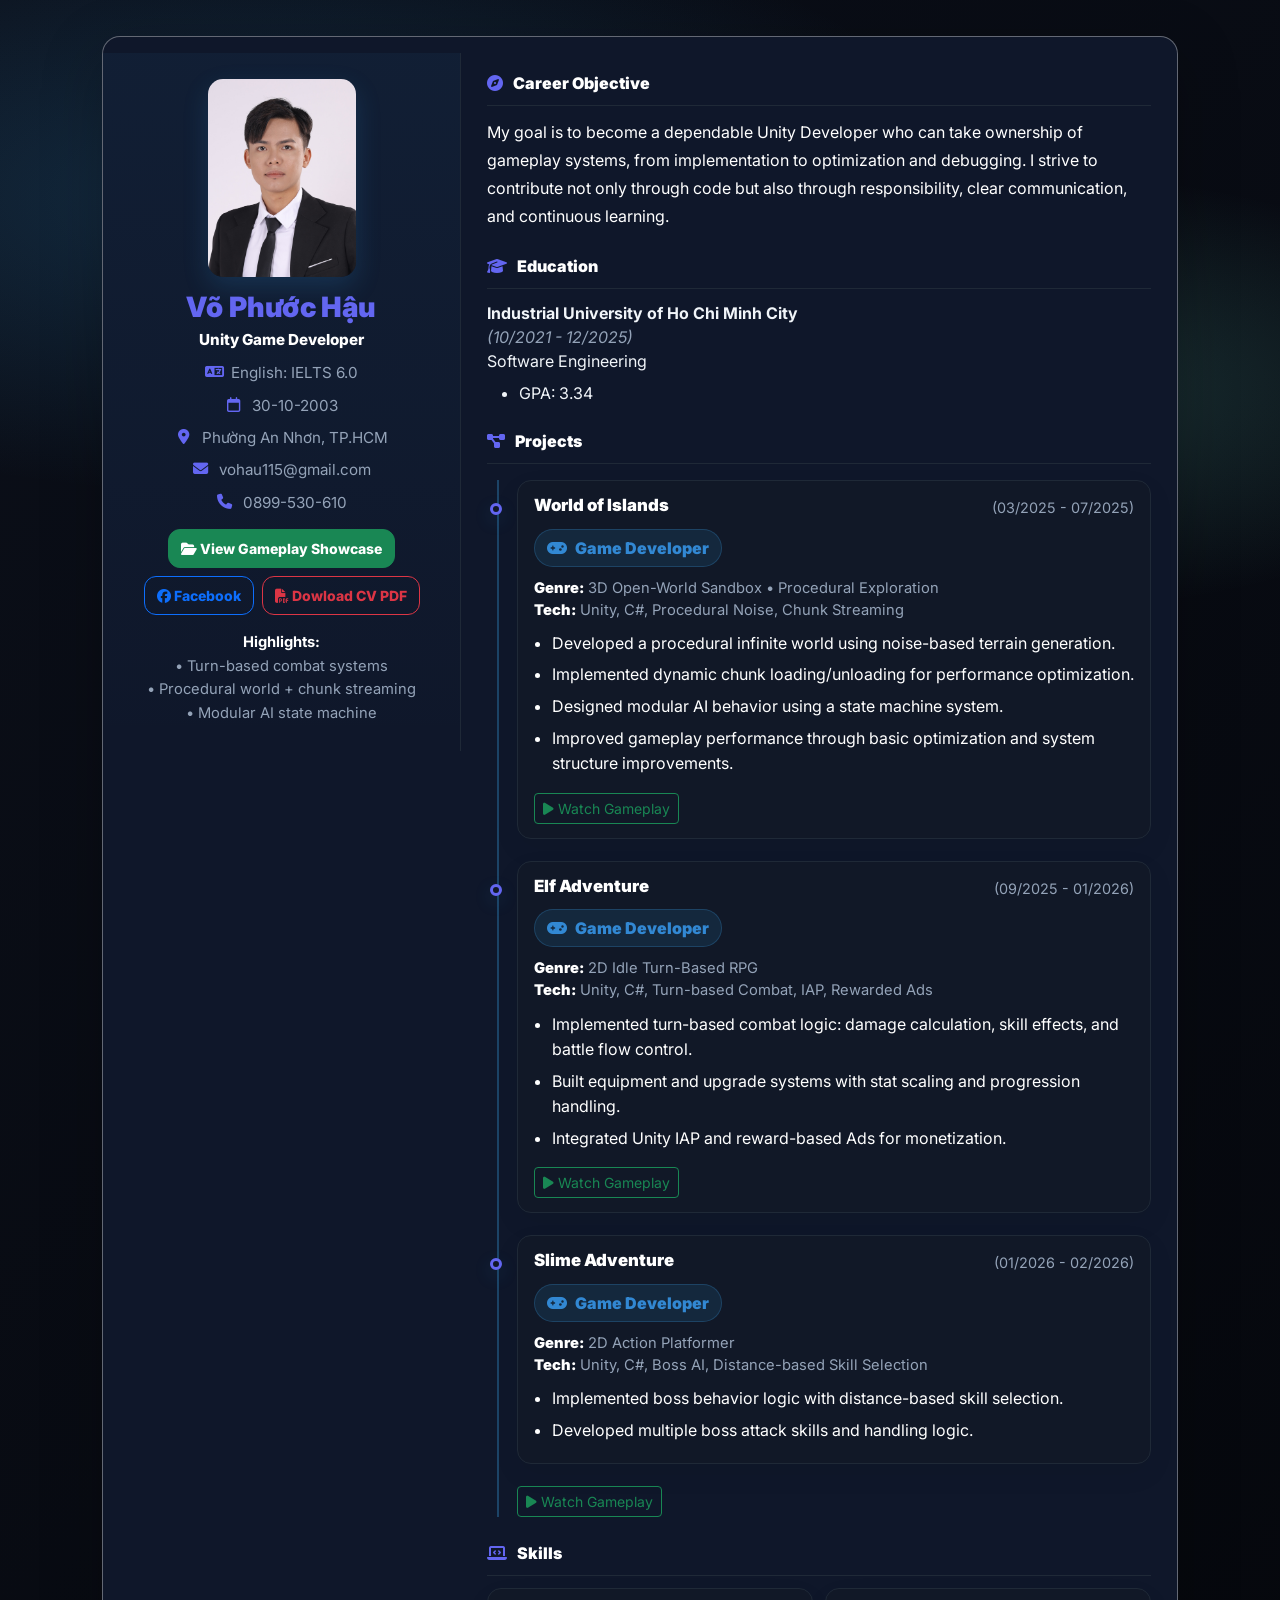
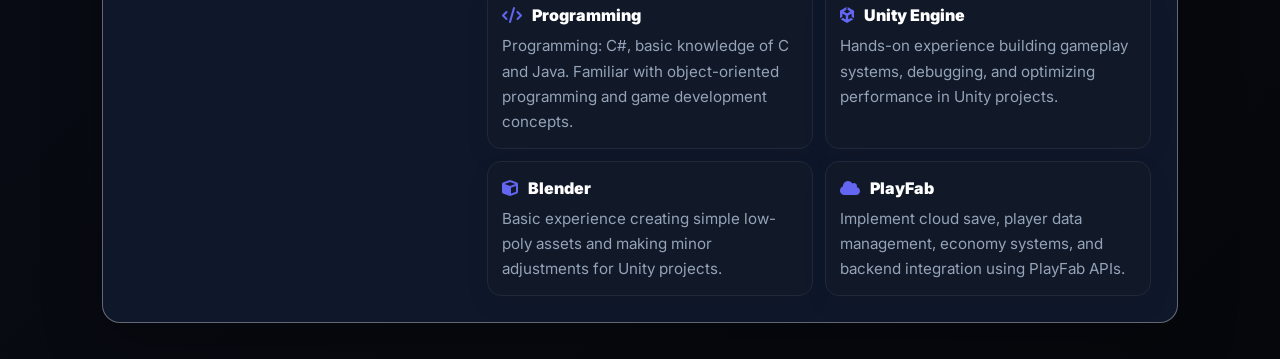
==== commit 76e5a6d3: "m" ====
--- a/index.html
+++ b/index.html
@@ -343,10 +343,10 @@
 
         <!-- LEFT -->
         <aside class="col-lg-4 text-center left-panel">
-          <img src="img/avt.png" alt="Ảnh cá nhân" class="profile-img" />
+          <img src="img/ok51.JPG" alt="Ảnh cá nhân" class="profile-img" />
 
           <h3 class="name">Võ Phước Hậu</h3>
-          <div class="subtitle">Unity Developer</div>
+          <div class="subtitle">Unity Game Developer</div>
 
           <div class="meta">
             <i class="fa-solid fa-language"></i>
@@ -376,7 +376,7 @@
           <div class="link-buttons">
           <a href="portfolio.html" 
    class="btn btn-success btn-sm portfolio-btn">
-  <i class="fa-solid fa-folder-open"></i> View Game Portfolio
+  <i class="fa-solid fa-folder-open"></i> View Gameplay Showcase
 </a>
 
             <a href="https://www.facebook.com/VoPhuocHau3010032003" target="_blank" rel="noopener"
